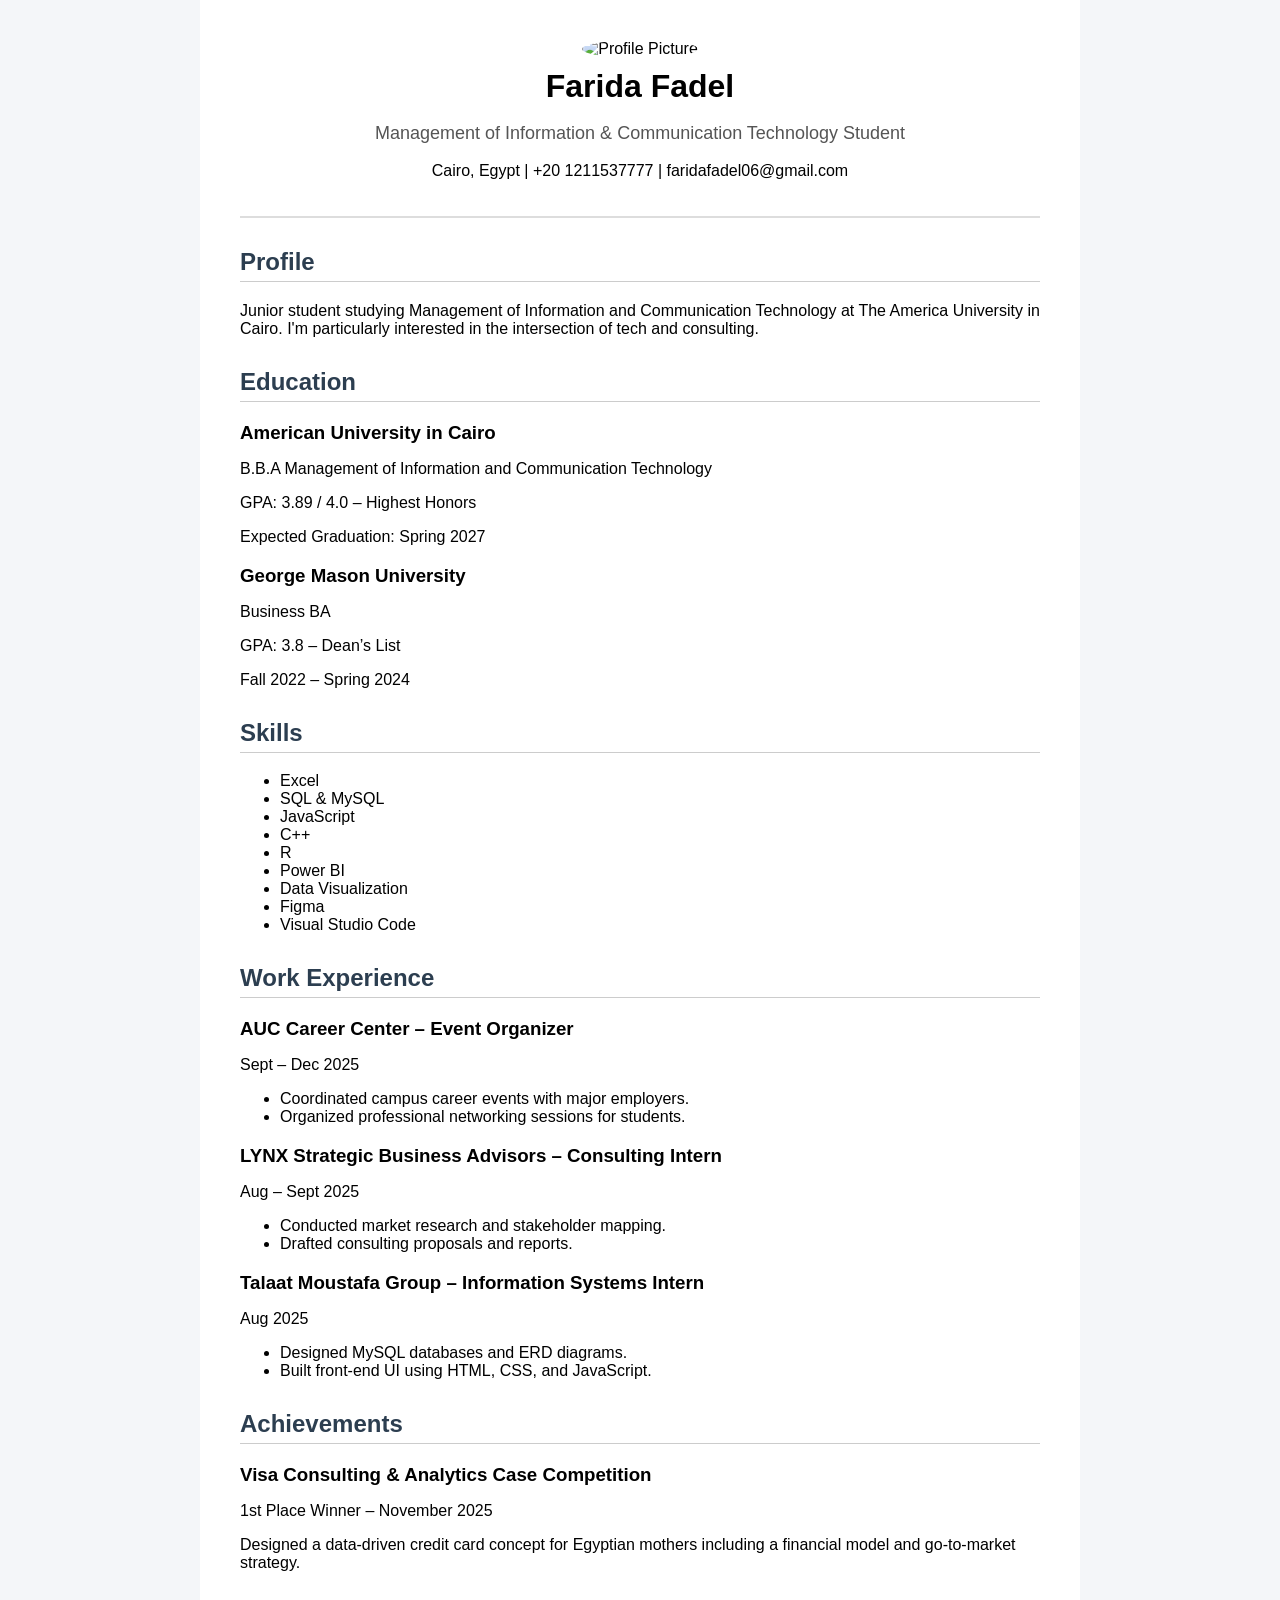
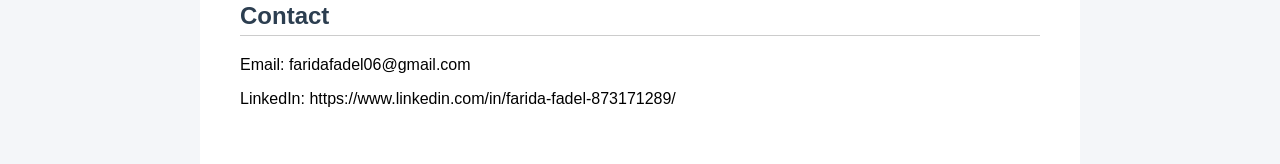
==== index.html @ b8bba036 "Add files via upload" ====
<!DOCTYPE html>
<html lang="en">
<head>
    <meta charset="UTF-8">
    <title>Farida Fadel CV</title>
    <link rel="stylesheet" href="look.css">
</head>

<body>

<div class="container">

    <header>
        <img src="images/image.jpeg" alt="Profile Picture" class="profile">

        <h1>Farida Fadel</h1>

        <p class="title">Management of Information & Communication Technology Student</p>

        <p>
            Cairo, Egypt | +20 1211537777 |
            faridafadel06@gmail.com
        </p>
    </header>

    <section>
        <h2>Profile</h2>

        <p>
        Junior student studying Management of Information and Communication Technology at The America University in Cairo.
        I'm particularly interested in the intersection of tech and consulting. 
        </p>
    </section>


    <section>
        <h2>Education</h2>

        <h3>American University in Cairo</h3>
        <p>B.B.A Management of Information and Communication Technology</p>
        <p>GPA: 3.89 / 4.0 – Highest Honors</p>
        <p>Expected Graduation: Spring 2027</p>

        <h3>George Mason University</h3>
        <p>Business BA</p>
        <p>GPA: 3.8 – Dean’s List</p>
        <p>Fall 2022 – Spring 2024</p>
    </section>


    <section>
        <h2>Skills</h2>

        <ul>
            <li>Excel</li>
            <li>SQL & MySQL</li>
            <li>JavaScript</li>
            <li>C++</li>
            <li>R</li>
            <li>Power BI</li>
            <li>Data Visualization</li>
            <li>Figma</li>
            <li>Visual Studio Code</li>
        </ul>
    </section>

    <section>
        <h2>Work Experience</h2>

        <h3>AUC Career Center – Event Organizer</h3>
        <p>Sept – Dec 2025</p>
        <ul>
            <li>Coordinated campus career events with major employers.</li>
            <li>Organized professional networking sessions for students.</li>
        </ul>

        <h3>LYNX Strategic Business Advisors – Consulting Intern</h3>
        <p>Aug – Sept 2025</p>
        <ul>
            <li>Conducted market research and stakeholder mapping.</li>
            <li>Drafted consulting proposals and reports.</li>
        </ul>

        <h3>Talaat Moustafa Group – Information Systems Intern</h3>
        <p>Aug 2025</p>
        <ul>
            <li>Designed MySQL databases and ERD diagrams.</li>
            <li>Built front-end UI using HTML, CSS, and JavaScript.</li>
        </ul>

    </section>


    <section>
        <h2>Achievements</h2>

        <h3>Visa Consulting & Analytics Case Competition</h3>
        <p>1st Place Winner – November 2025</p>

        <p>
        Designed a data-driven credit card concept for Egyptian mothers
        including a financial model and go-to-market strategy.
        </p>

    </section>


    <section>
        <h2>Contact</h2>

        <p>Email: faridafadel06@gmail.com</p>
        <p>LinkedIn: https://www.linkedin.com/in/farida-fadel-873171289/</p>
    </section>


</div>

</body>
</html>
---- look.css ----
body {
    font-family: Arial, sans-serif;
    background-color: #f4f6f9;
    margin: 0;
}

.container {
    width: 800px;
    margin: auto;
    background: white;
    padding: 40px;
}

header {
    text-align: center;
    border-bottom: 2px solid #ddd;
    padding-bottom: 20px;
}

.profile {
    width: 100px;
    height: 100px;
    border-radius: 80%;
}

h1 {
    margin: 10px 0;
}

.title {
    color: #555;
    font-size: 18px;
}

section {
    margin-top: 30px;
}

h2 {
    border-bottom: 1px solid #ccc;
    padding-bottom: 5px;
    color: #2c3e50;
}

h3 {
    margin-bottom: 5px;
}

ul {
    margin-top: 5px;
}
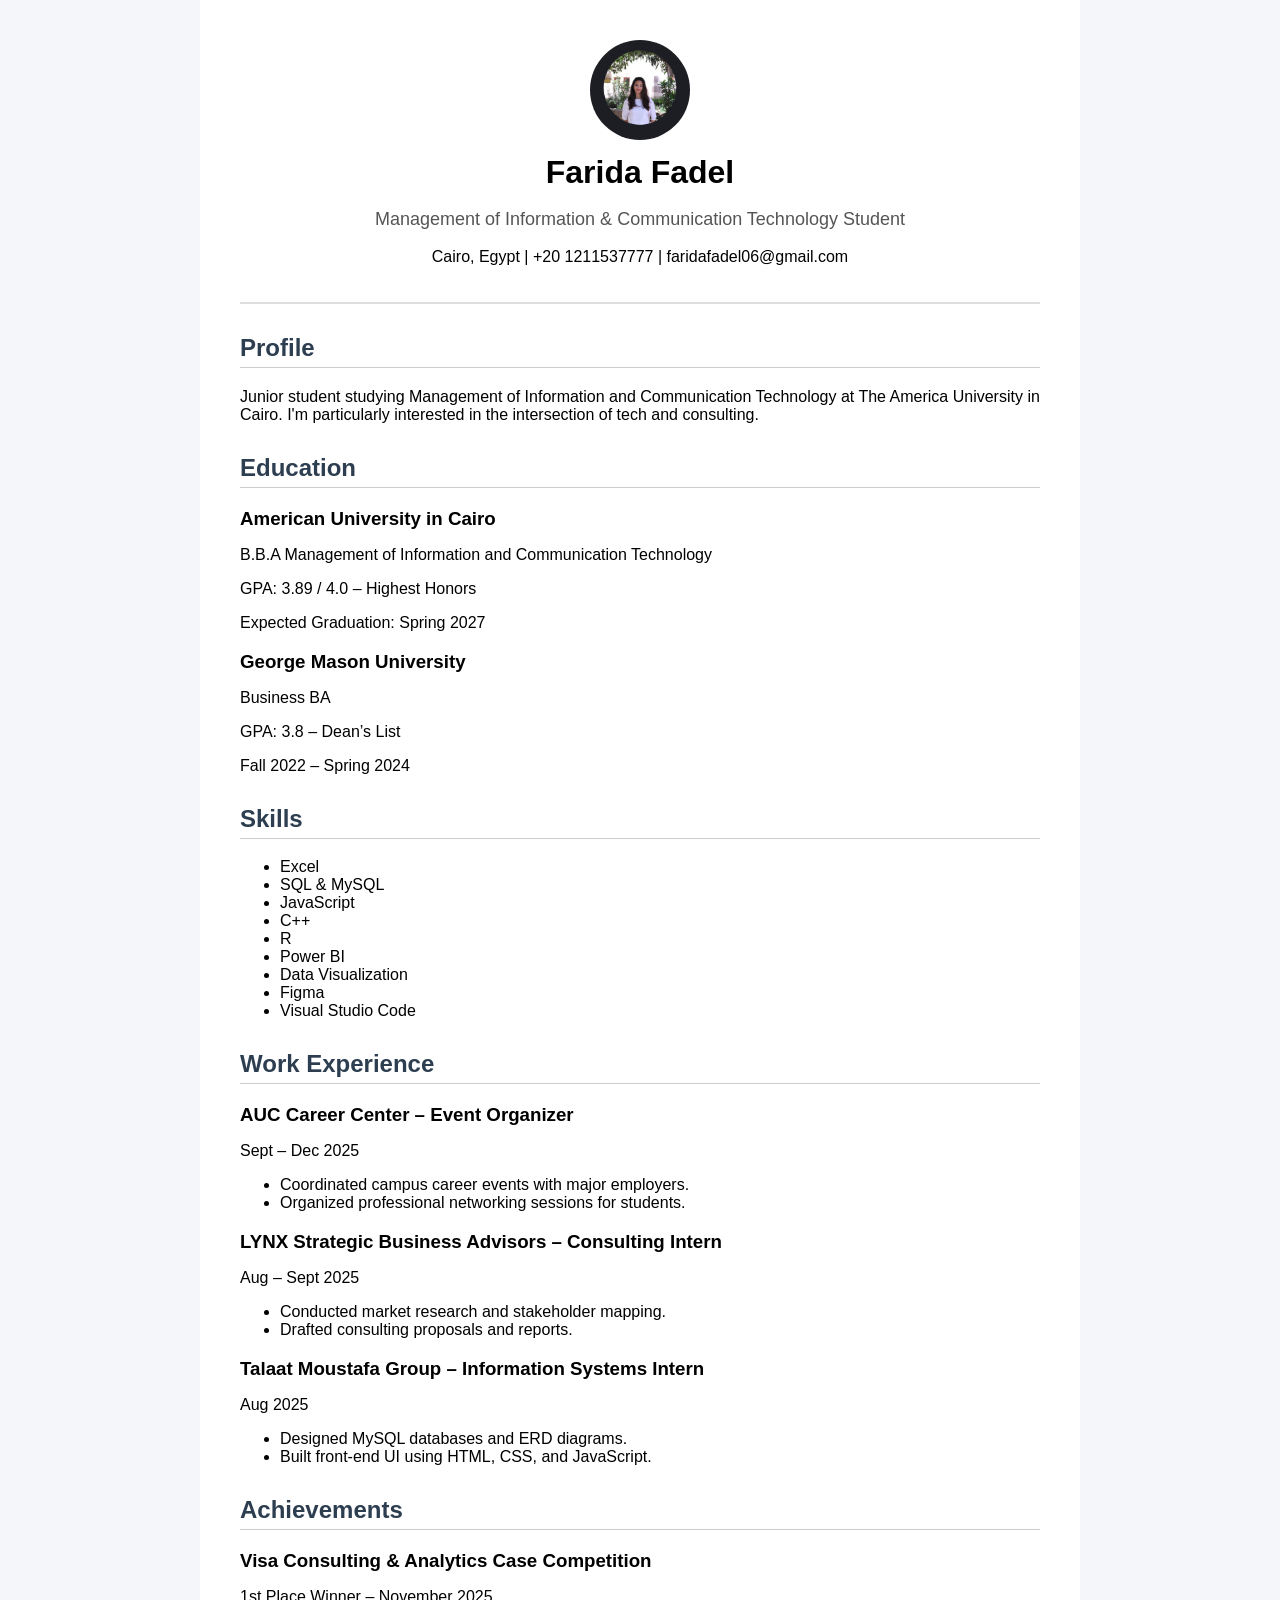
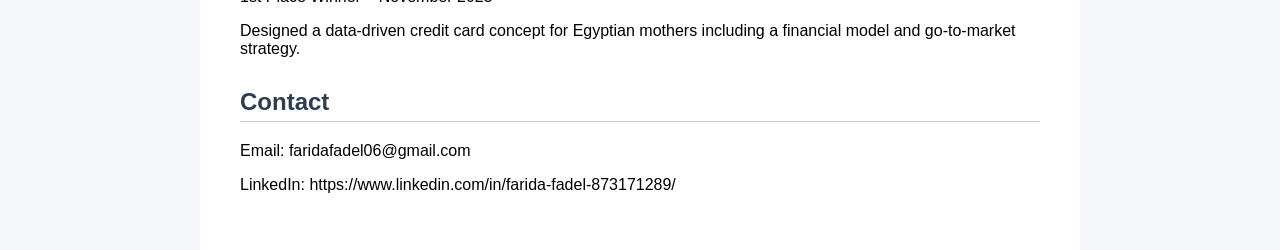
==== commit f0bd1ed6: "Update index.html" ====
--- a/index.html
+++ b/index.html
@@ -11,7 +11,7 @@
 <div class="container">
 
     <header>
-        <img src="images/image.jpeg" alt="Profile Picture" class="profile">
+        <img src="image.jpeg" alt="Profile Picture" class="profile">
 
         <h1>Farida Fadel</h1>
 
@@ -116,4 +116,4 @@
 </div>
 
 </body>
-</html>+</html>
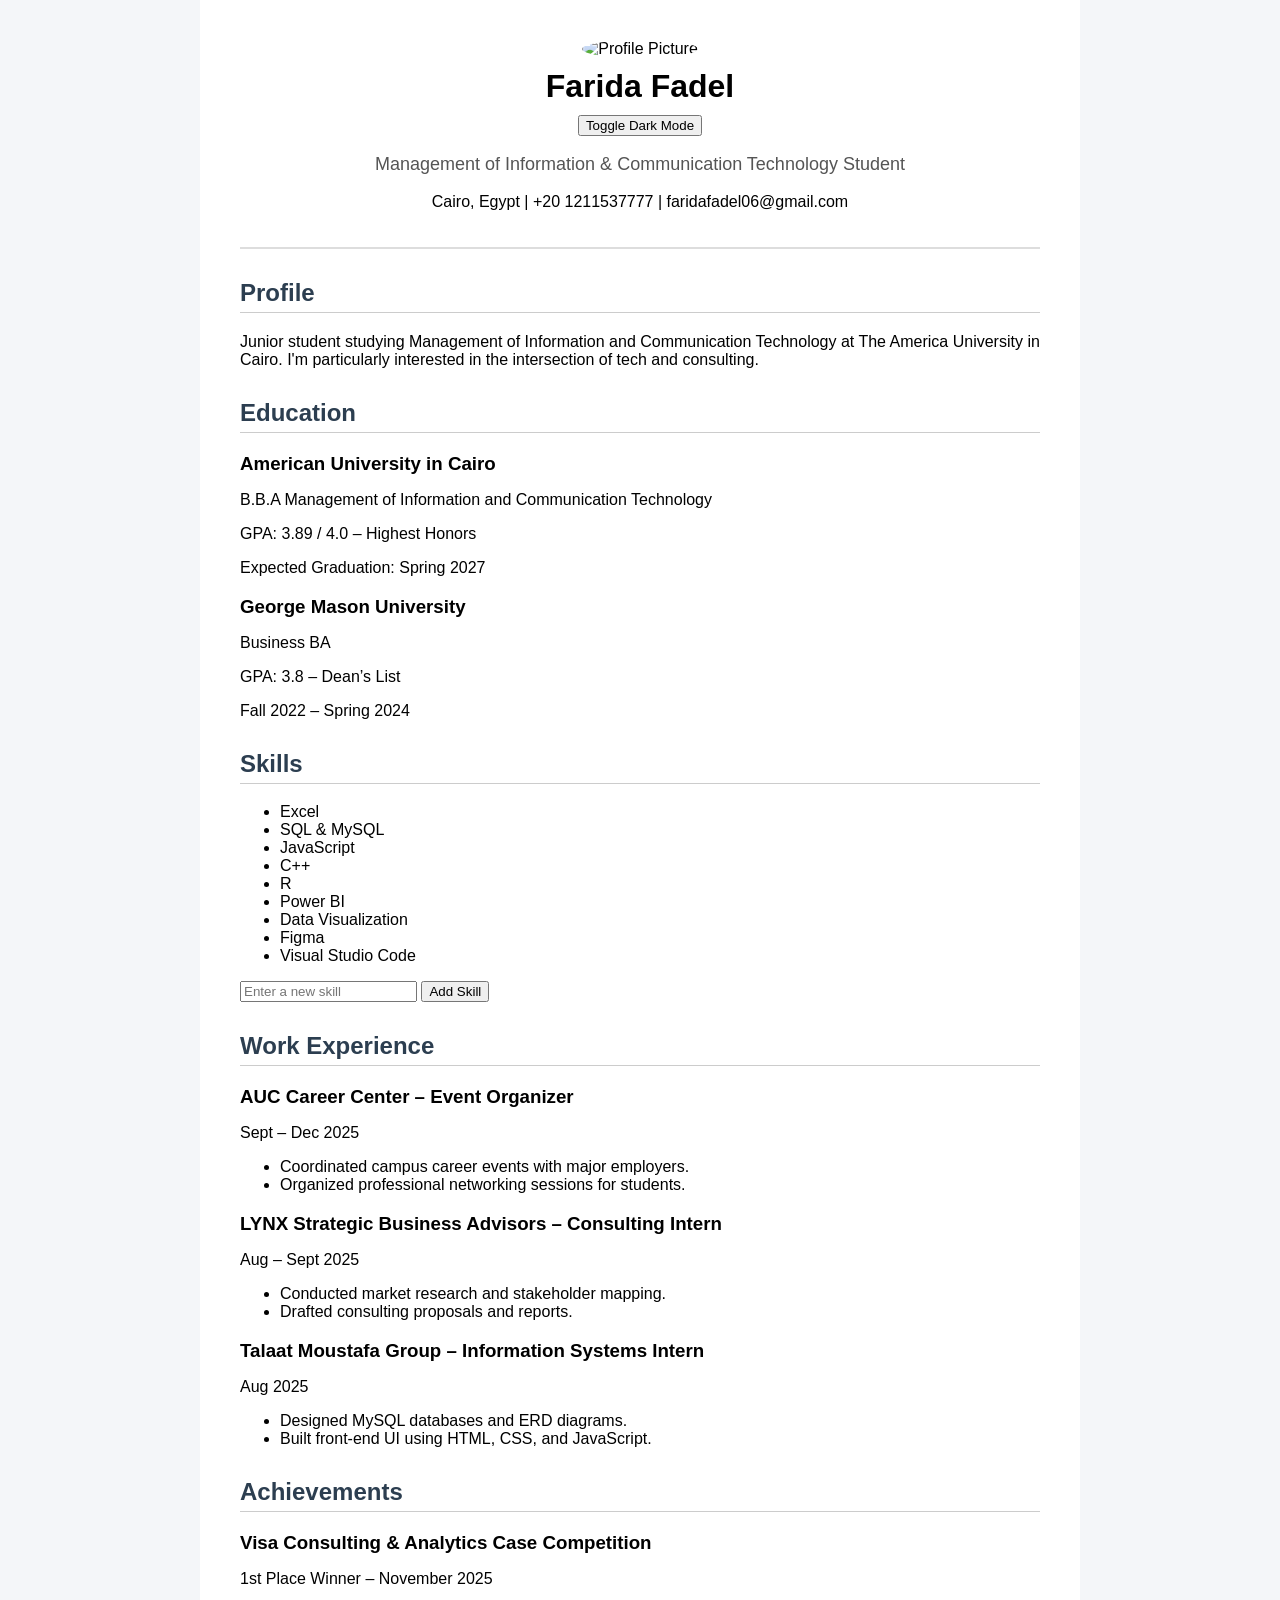
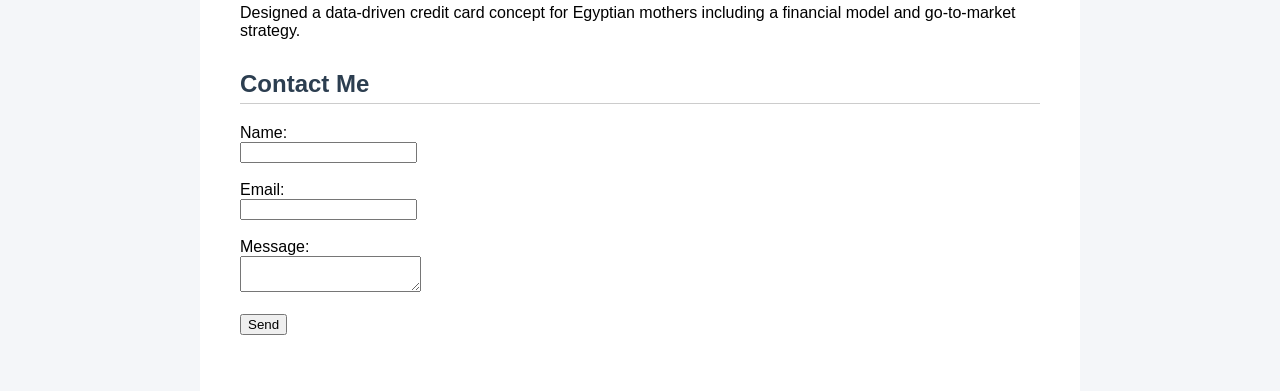
==== commit fd119f2f: "Add files via upload" ====
--- a/index.html
+++ b/index.html
@@ -11,9 +11,11 @@
 <div class="container">
 
     <header>
-        <img src="image.jpeg" alt="Profile Picture" class="profile">
+        <img src="images/image.jpeg" alt="Profile Picture" class="profile">
 
         <h1>Farida Fadel</h1>
+
+        <button id="modeToggle">Toggle Dark Mode</button>
 
         <p class="title">Management of Information & Communication Technology Student</p>
 
@@ -47,22 +49,25 @@
         <p>Fall 2022 – Spring 2024</p>
     </section>
 
+    <section>
+    <h2>Skills</h2>
 
-    <section>
-        <h2>Skills</h2>
+    <ul id="skillsList">
+        <li>Excel</li>
+        <li>SQL & MySQL</li>
+        <li>JavaScript</li>
+        <li>C++</li>
+        <li>R</li>
+        <li>Power BI</li>
+        <li>Data Visualization</li>
+        <li>Figma</li>
+        <li>Visual Studio Code</li>
+    </ul>
 
-        <ul>
-            <li>Excel</li>
-            <li>SQL & MySQL</li>
-            <li>JavaScript</li>
-            <li>C++</li>
-            <li>R</li>
-            <li>Power BI</li>
-            <li>Data Visualization</li>
-            <li>Figma</li>
-            <li>Visual Studio Code</li>
-        </ul>
-    </section>
+    <input type="text" id="newSkill" placeholder="Enter a new skill">
+    <button id="addSkill">Add Skill</button>
+
+</section>
 
     <section>
         <h2>Work Experience</h2>
@@ -106,14 +111,29 @@
 
 
     <section>
-        <h2>Contact</h2>
+<h2>Contact Me</h2>
 
-        <p>Email: faridafadel06@gmail.com</p>
-        <p>LinkedIn: https://www.linkedin.com/in/farida-fadel-873171289/</p>
-    </section>
+<form id="contactForm">
+
+<label>Name:</label><br>
+<input type="text" id="name"><br><br>
+
+<label>Email:</label><br>
+<input type="email" id="email"><br><br>
+
+<label>Message:</label><br>
+<textarea id="message"></textarea><br><br>
+
+<button type="submit">Send</button>
+
+<p id="formMessage"></p>
+
+</form>
+
+</section>
 
 
 </div>
-
+<script src="script.js"></script>
 </body>
-</html>
+</html>
--- a/look.css
+++ b/look.css
@@ -48,4 +48,13 @@
 
 ul {
     margin-top: 5px;
+}
+
+.dark-mode {
+    background-color: #1e1e1e;
+    color: white;
+}
+
+.dark-mode .container {
+    background-color: #2c2c2c;
 }
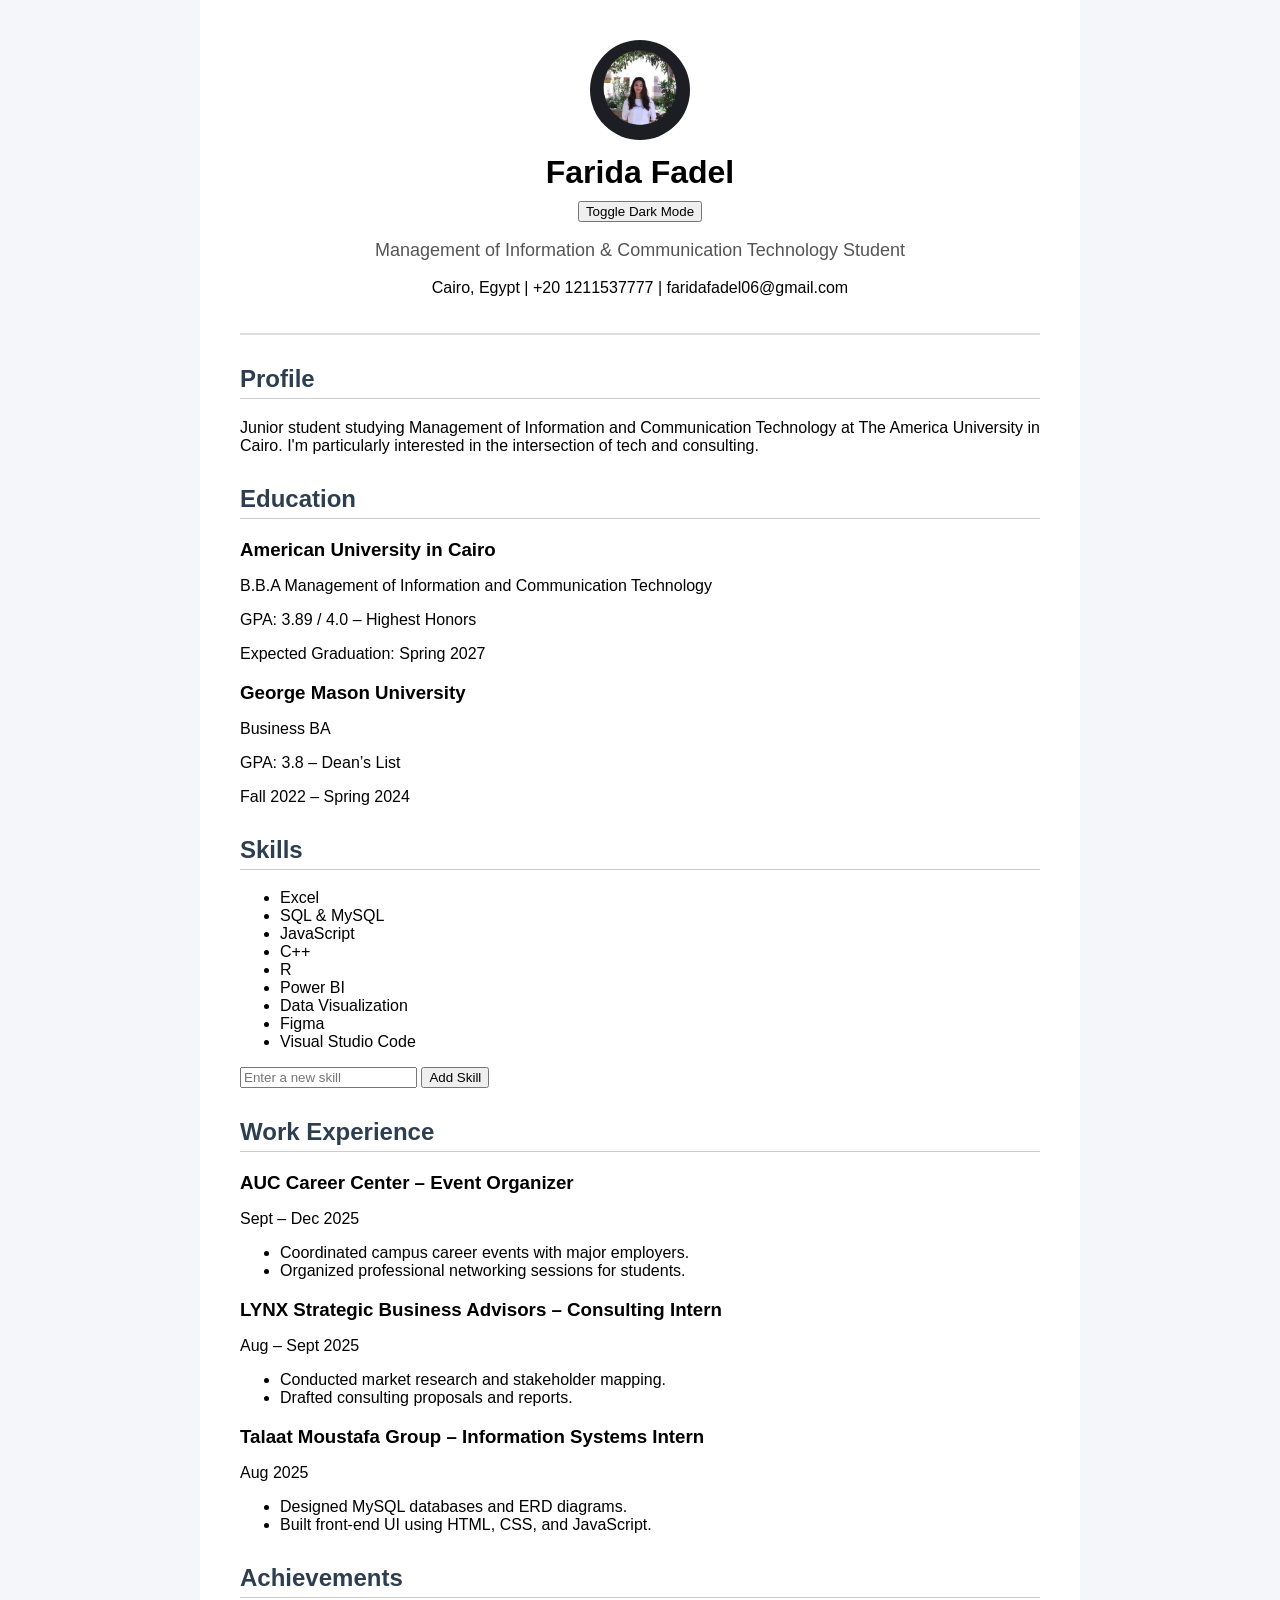
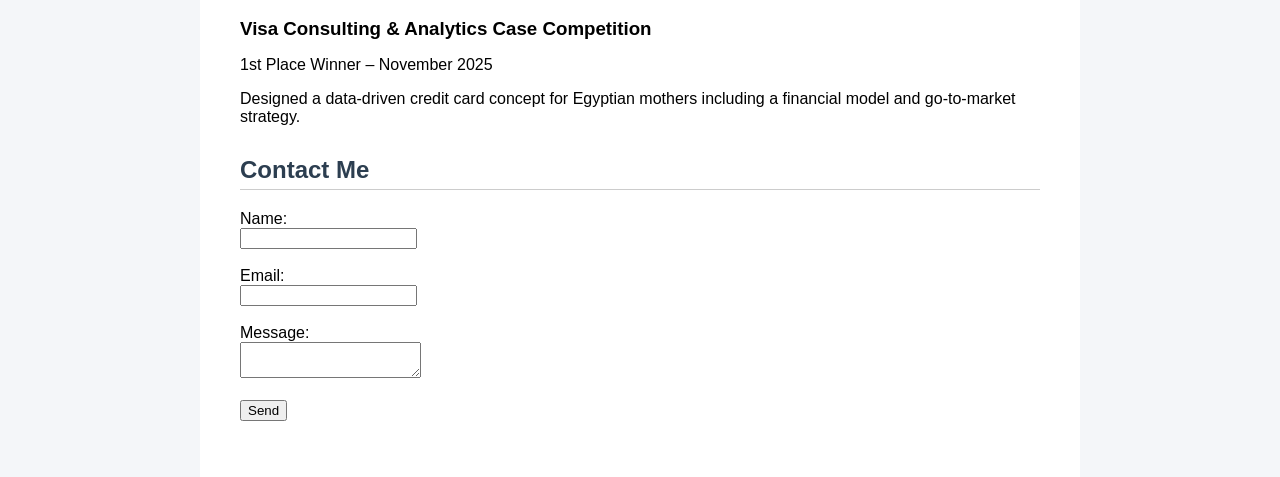
==== commit 7b51a0f7: "Update index.html" ====
--- a/index.html
+++ b/index.html
@@ -11,7 +11,7 @@
 <div class="container">
 
     <header>
-        <img src="images/image.jpeg" alt="Profile Picture" class="profile">
+        <img src="image.jpeg" alt="Profile Picture" class="profile">
 
         <h1>Farida Fadel</h1>
 
@@ -136,4 +136,4 @@
 </div>
 <script src="script.js"></script>
 </body>
-</html>+</html>
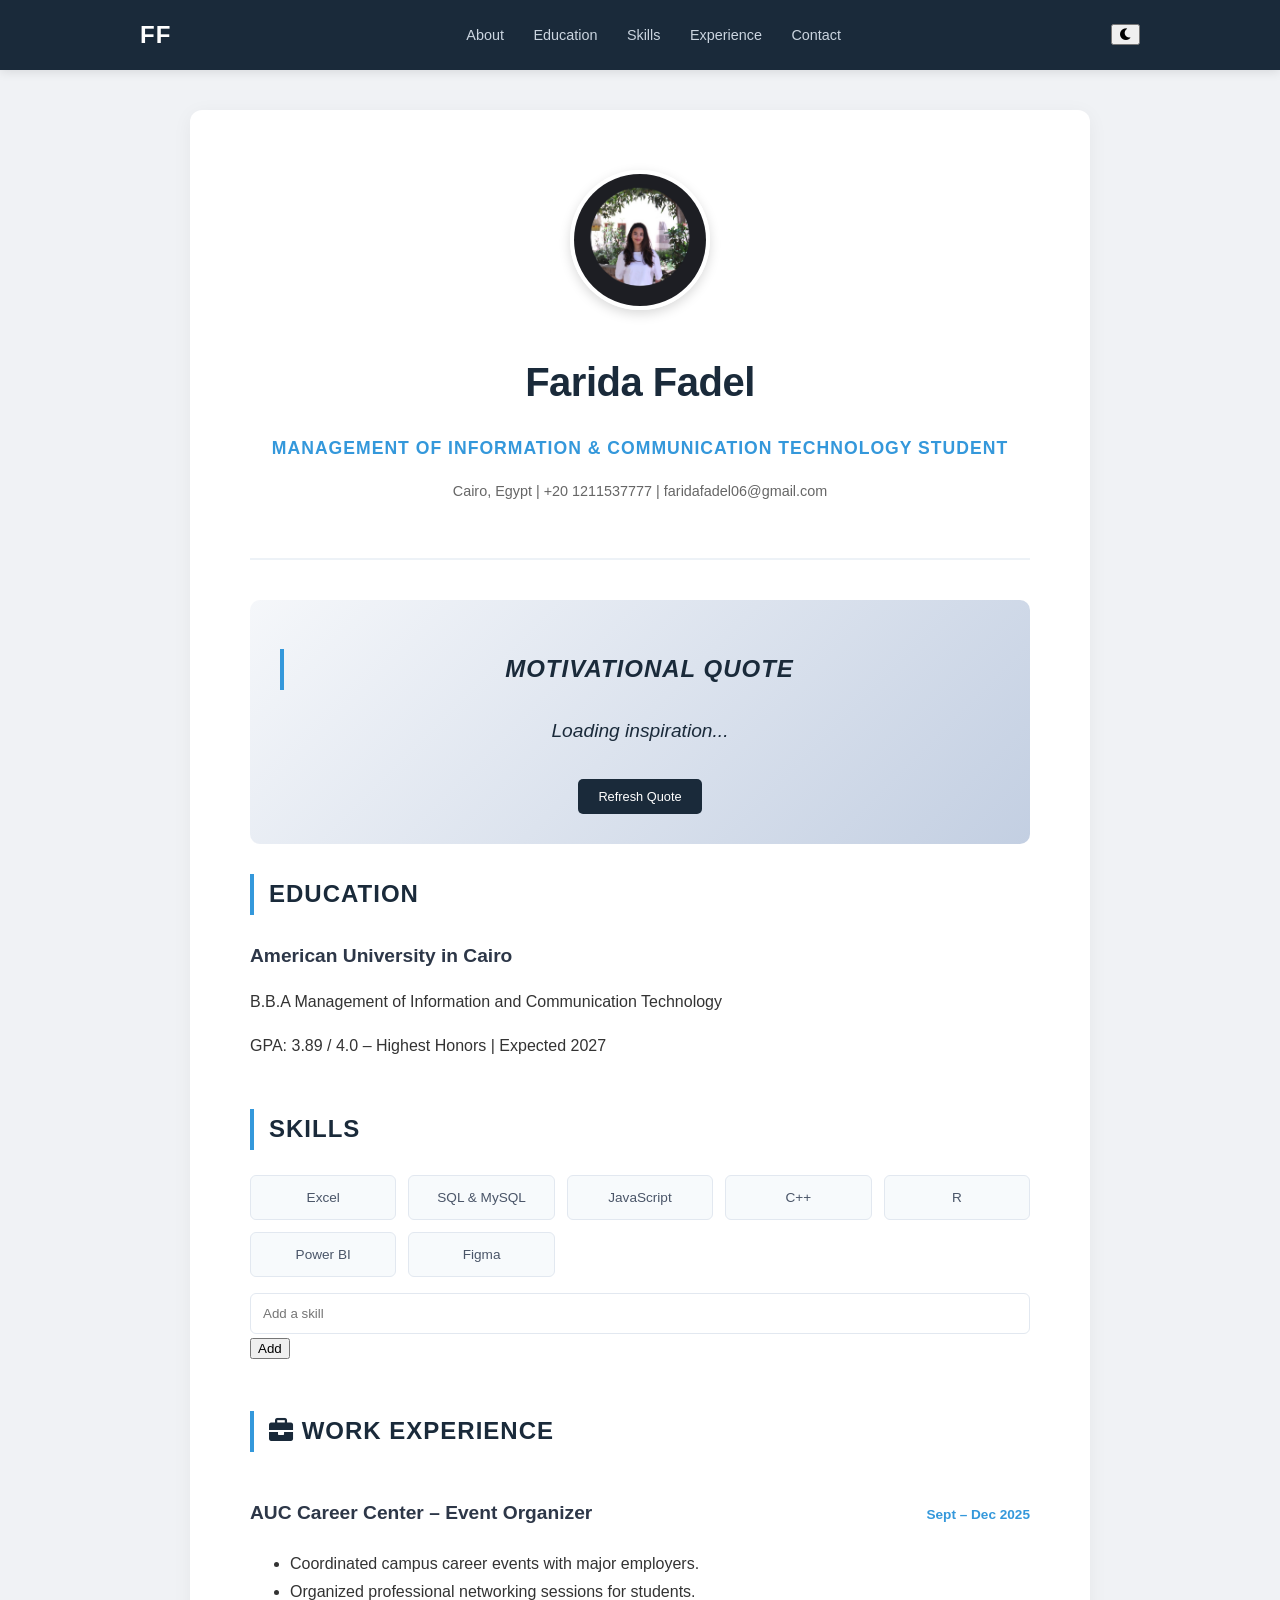
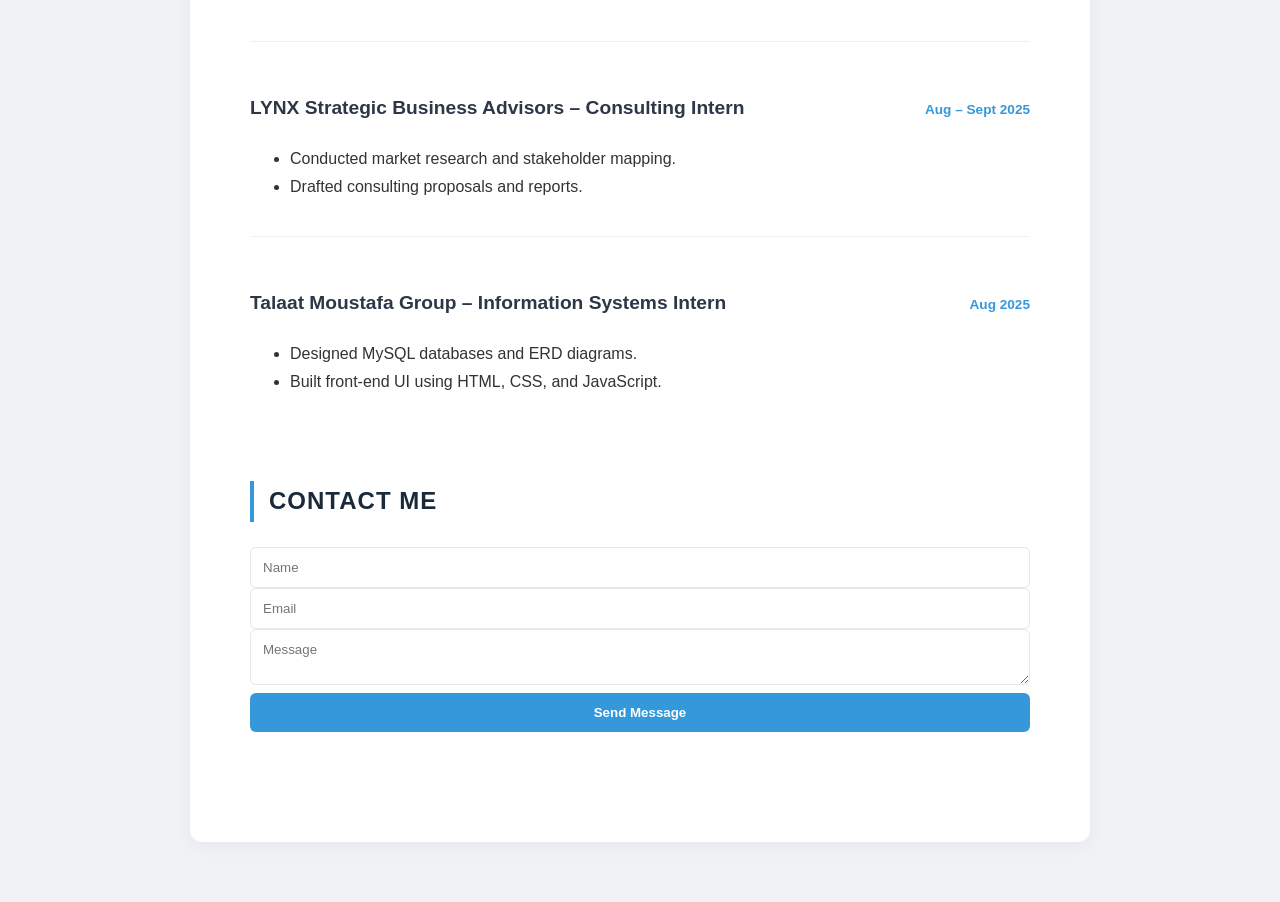
==== commit 93c3bad1: "Update index.html" ====
--- a/index.html
+++ b/index.html
@@ -2,138 +2,111 @@
 <html lang="en">
 <head>
     <meta charset="UTF-8">
-    <title>Farida Fadel CV</title>
+    <meta name="viewport" content="width=device-width, initial-scale=1.0">
+    <title>Farida Fadel | Portfolio</title>
     <link rel="stylesheet" href="look.css">
+    <link rel="stylesheet" href="https://cdnjs.cloudflare.com/ajax/libs/font-awesome/6.0.0/css/all.min.css">
 </head>
-
 <body>
 
+<nav class="navbar">
+    <div class="nav-content">
+        <span class="logo">FF</span>
+        <div class="nav-links">
+            <a href="#profile">About</a>
+            <a href="#education">Education</a>
+            <a href="#skills">Skills</a>
+            <a href="#experience">Experience</a>
+            <a href="#contact">Contact</a>
+        </div>
+        <button id="modeToggle"><i class="fas fa-moon"></i></button>
+    </div>
+</nav>
+
 <div class="container">
-
-    <header>
-        <img src="image.jpeg" alt="Profile Picture" class="profile">
-
+    <header id="profile">
+        <img src="image.jpeg" alt="Farida Fadel" class="profile">
         <h1>Farida Fadel</h1>
-
-        <button id="modeToggle">Toggle Dark Mode</button>
-
         <p class="title">Management of Information & Communication Technology Student</p>
-
-        <p>
-            Cairo, Egypt | +20 1211537777 |
-            faridafadel06@gmail.com
-        </p>
+        <p class="contact-details">Cairo, Egypt | +20 1211537777 | faridafadel06@gmail.com</p>
     </header>
 
-    <section>
-        <h2>Profile</h2>
-
-        <p>
-        Junior student studying Management of Information and Communication Technology at The America University in Cairo.
-        I'm particularly interested in the intersection of tech and consulting. 
-        </p>
+    <section id="quote-section" class="api-container">
+        <h2>Motivational Quote</h2>
+        <div id="quote-display">
+            <p id="quote-text">Loading inspiration...</p>
+            <p id="quote-author"></p>
+        </div>
+        <button id="newQuoteBtn">Refresh Quote</button>
     </section>
 
-
-    <section>
+    <section id="education">
         <h2>Education</h2>
-
         <h3>American University in Cairo</h3>
         <p>B.B.A Management of Information and Communication Technology</p>
-        <p>GPA: 3.89 / 4.0 – Highest Honors</p>
-        <p>Expected Graduation: Spring 2027</p>
-
-        <h3>George Mason University</h3>
-        <p>Business BA</p>
-        <p>GPA: 3.8 – Dean’s List</p>
-        <p>Fall 2022 – Spring 2024</p>
+        <p>GPA: 3.89 / 4.0 – Highest Honors | Expected 2027</p>
     </section>
 
-    <section>
-    <h2>Skills</h2>
+    <section id="skills">
+        <h2>Skills</h2>
+        <ul id="skillsList" class="skills-grid">
+            <li>Excel</li><li>SQL & MySQL</li><li>JavaScript</li><li>C++</li><li>R</li><li>Power BI</li><li>Figma</li>
+        </ul>
+        <div class="skill-input-group">
+            <input type="text" id="newSkill" placeholder="Add a skill">
+            <button id="addSkill">Add</button>
+        </div>
+    </section>
 
-    <ul id="skillsList">
-        <li>Excel</li>
-        <li>SQL & MySQL</li>
-        <li>JavaScript</li>
-        <li>C++</li>
-        <li>R</li>
-        <li>Power BI</li>
-        <li>Data Visualization</li>
-        <li>Figma</li>
-        <li>Visual Studio Code</li>
-    </ul>
+    <section id="experience">
+    <h2><i class="fas fa-briefcase"></i> Work Experience</h2>
 
-    <input type="text" id="newSkill" placeholder="Enter a new skill">
-    <button id="addSkill">Add Skill</button>
-
-</section>
-
-    <section>
-        <h2>Work Experience</h2>
-
-        <h3>AUC Career Center – Event Organizer</h3>
-        <p>Sept – Dec 2025</p>
+    <div class="exp-item">
+        <div class="exp-header">
+            <h3>AUC Career Center – Event Organizer</h3>
+            <span class="date">Sept – Dec 2025</span>
+        </div>
         <ul>
             <li>Coordinated campus career events with major employers.</li>
             <li>Organized professional networking sessions for students.</li>
         </ul>
+    </div>
 
-        <h3>LYNX Strategic Business Advisors – Consulting Intern</h3>
-        <p>Aug – Sept 2025</p>
+    <div class="exp-item">
+        <div class="exp-header">
+            <h3>LYNX Strategic Business Advisors – Consulting Intern</h3>
+            <span class="date">Aug – Sept 2025</span>
+        </div>
         <ul>
             <li>Conducted market research and stakeholder mapping.</li>
             <li>Drafted consulting proposals and reports.</li>
         </ul>
+    </div>
 
-        <h3>Talaat Moustafa Group – Information Systems Intern</h3>
-        <p>Aug 2025</p>
+    <div class="exp-item">
+        <div class="exp-header">
+            <h3>Talaat Moustafa Group – Information Systems Intern</h3>
+            <span class="date">Aug 2025</span>
+        </div>
         <ul>
             <li>Designed MySQL databases and ERD diagrams.</li>
             <li>Built front-end UI using HTML, CSS, and JavaScript.</li>
         </ul>
-
-    </section>
-
-
-    <section>
-        <h2>Achievements</h2>
-
-        <h3>Visa Consulting & Analytics Case Competition</h3>
-        <p>1st Place Winner – November 2025</p>
-
-        <p>
-        Designed a data-driven credit card concept for Egyptian mothers
-        including a financial model and go-to-market strategy.
-        </p>
-
-    </section>
-
-
-    <section>
-<h2>Contact Me</h2>
-
-<form id="contactForm">
-
-<label>Name:</label><br>
-<input type="text" id="name"><br><br>
-
-<label>Email:</label><br>
-<input type="email" id="email"><br><br>
-
-<label>Message:</label><br>
-<textarea id="message"></textarea><br><br>
-
-<button type="submit">Send</button>
-
-<p id="formMessage"></p>
-
-</form>
-
+    </div>
 </section>
 
+    <section id="contact">
+        <h2>Contact Me</h2>
+        <form id="contactForm">
+            <input type="text" id="name" placeholder="Name" required><br>
+            <input type="email" id="email" placeholder="Email" required><br>
+            <textarea id="message" placeholder="Message" required></textarea><br>
+            <button type="submit">Send Message</button>
+            <p id="formMessage"></p>
+        </form>
+    </section>
+</div>
 
-</div>
 <script src="script.js"></script>
 </body>
 </html>
--- a/look.css
+++ b/look.css
@@ -1,60 +1,277 @@
+
+:root {
+    --primary-color: #1a2a3a;   
+    --accent-color: #3498db;    
+    --bg-color: #f0f2f5;         
+    --card-bg: #ffffff;
+    --text-main: #333333;
+    --text-muted: #666666;
+    --nav-height: 70px;
+}
+
+* {
+    box-sizing: border-box;
+}
+
 body {
-    font-family: Arial, sans-serif;
-    background-color: #f4f6f9;
+    
+    font-family: 'Inter', -apple-system, BlinkMacSystemFont, "Segoe UI", Roboto, Helvetica, Arial, sans-serif;
+    background-color: var(--bg-color);
+    color: var(--text-main);
+    line-height: 1.7;
     margin: 0;
-}
+    transition: background-color 0.3s ease, color 0.3s ease;
+}
+
+
+.navbar {
+    background-color: var(--primary-color);
+    height: var(--nav-height);
+    position: fixed;
+    top: 0;
+    width: 100%;
+    z-index: 1000;
+    display: flex;
+    align-items: center;
+    box-shadow: 0 2px 10px rgba(0,0,0,0.1);
+}
+
+.nav-content {
+    max-width: 1000px;
+    margin: 0 auto;
+    width: 90%;
+    display: flex;
+    justify-content: space-between;
+    align-items: center;
+}
+
+.logo {
+    color: white;
+    font-weight: 800;
+    font-size: 1.5rem;
+    letter-spacing: 1px;
+}
+
+.nav-links a {
+    color: #cbd5e0;
+    text-decoration: none;
+    margin-left: 25px;
+    font-size: 0.9rem;
+    font-weight: 500;
+    transition: color 0.2s;
+}
+
+.nav-links a:hover {
+    color: white;
+}
+
 
 .container {
-    width: 800px;
-    margin: auto;
-    background: white;
-    padding: 40px;
-}
+    max-width: 900px;
+    margin: calc(var(--nav-height) + 40px) auto 60px;
+    background: var(--card-bg);
+    padding: 60px;
+    border-radius: 12px;
+    box-shadow: 0 4px 20px rgba(0,0,0,0.05);
+}
+
 
 header {
     text-align: center;
-    border-bottom: 2px solid #ddd;
+    border-bottom: 2px solid #edf2f7;
+    padding-bottom: 40px;
+    margin-bottom: 40px;
+}
+
+.profile {
+    width: 140px;
+    height: 140px;
+    border-radius: 50%;
+    object-fit: cover;
+    border: 4px solid white;
+    box-shadow: 0 4px 12px rgba(0,0,0,0.15);
+    margin-bottom: 20px;
+}
+
+h1 {
+    font-size: 2.5rem;
+    margin: 10px 0;
+    color: var(--primary-color);
+    letter-spacing: -0.5px;
+}
+
+.title {
+    font-size: 1.1rem;
+    color: var(--accent-color);
+    font-weight: 600;
+    text-transform: uppercase;
+    letter-spacing: 1px;
+    margin-bottom: 15px;
+}
+
+.contact-details {
+    font-size: 0.9rem;
+    color: var(--text-muted);
+}
+
+
+section {
+    margin-bottom: 50px;
+}
+
+h2 {
+    font-size: 1.5rem;
+    color: var(--primary-color);
+    border-left: 4px solid var(--accent-color);
+    padding-left: 15px;
+    margin-bottom: 25px;
+    text-transform: uppercase;
+    letter-spacing: 1px;
+}
+
+h3 {
+    margin: 20px 0 5px;
+    font-size: 1.2rem;
+    color: #2d3748;
+}
+
+
+.skills-grid {
+    display: grid;
+    grid-template-columns: repeat(auto-fill, minmax(140px, 1fr));
+    gap: 12px;
+    padding: 0;
+    list-style: none;
+}
+
+.skills-grid li {
+    background: #f7fafc;
+    border: 1px solid #e2e8f0;
+    padding: 10px;
+    border-radius: 6px;
+    text-align: center;
+    font-size: 0.85rem;
+    font-weight: 500;
+    color: #4a5568;
+}
+
+
+.api-container {
+    background: linear-gradient(135deg, #f5f7fa 0%, #c3cfe2 100%);
+    padding: 30px;
+    border-radius: 10px;
+    text-align: center;
+    font-style: italic;
+    margin: 30px 0;
+}
+
+#quote-text {
+    font-size: 1.2rem;
+    color: var(--primary-color);
+    margin-bottom: 10px;
+}
+
+#newQuoteBtn {
+    background: var(--primary-color);
+    color: white;
+    border: none;
+    padding: 10px 20px;
+    border-radius: 5px;
+    cursor: pointer;
+    font-size: 0.8rem;
+    margin-top: 15px;
+    transition: opacity 0.2s;
+}
+
+#newQuoteBtn:hover {
+    opacity: 0.9;
+}
+
+
+.form-group { margin-bottom: 15px; }
+
+input, textarea {
+    width: 100%;
+    padding: 12px;
+    border: 1px solid #e2e8f0;
+    border-radius: 6px;
+    font-family: inherit;
+}
+
+button[type="submit"] {
+    background-color: var(--accent-color);
+    color: white;
+    border: none;
+    padding: 12px 30px;
+    border-radius: 6px;
+    font-weight: bold;
+    cursor: pointer;
+    width: 100%;
+}
+
+
+.dark-mode {
+    --bg-color: #0f172a;   
+    --card-bg: #1e293b;   
+    --text-main: #f8fafc; 
+    --text-muted: #94a3b8; 
+    --primary-color: #38bdf8; 
+}
+
+.dark-mode h2 { 
+    color: var(--primary-color);
+    border-left-color: var(--primary-color);
+}
+
+.dark-mode h3 {
+    color: #e2e8f0;
+}
+
+.dark-mode .skills-grid li { 
+    background: #334155; 
+    border-color: #475569; 
+    color: #f1f5f9; 
+}
+
+.dark-mode .api-container { 
+    background: linear-gradient(135deg, #1e293b 0%, #0f172a 100%);
+    border: 1px solid #334155;
+}
+
+.dark-mode input, .dark-mode textarea {
+    background-color: #0f172a;
+    border-color: #334155;
+    color: white;
+}
+
+
+@media (max-width: 850px) {
+    .container { width: 95%; padding: 30px; }
+    .nav-links { display: none; } 
+}
+
+.exp-item {
+    margin-bottom: 30px;
     padding-bottom: 20px;
-}
-
-.profile {
-    width: 100px;
-    height: 100px;
-    border-radius: 80%;
-}
-
-h1 {
-    margin: 10px 0;
-}
-
-.title {
-    color: #555;
-    font-size: 18px;
-}
-
-section {
-    margin-top: 30px;
-}
-
-h2 {
-    border-bottom: 1px solid #ccc;
-    padding-bottom: 5px;
-    color: #2c3e50;
-}
-
-h3 {
-    margin-bottom: 5px;
-}
-
-ul {
-    margin-top: 5px;
-}
-
-.dark-mode {
-    background-color: #1e1e1e;
-    color: white;
-}
-
-.dark-mode .container {
-    background-color: #2c2c2c;
-}+    border-bottom: 1px solid #edf2f7;
+}
+
+.exp-item:last-child {
+    border-bottom: none;
+}
+
+.exp-header {
+    display: flex;
+    justify-content: space-between;
+    align-items: baseline;
+}
+
+.date {
+    font-size: 0.85rem;
+    color: var(--accent-color);
+    font-weight: 600;
+}
+
+.dark-mode .exp-item {
+    border-bottom-color: #334155;
+}
